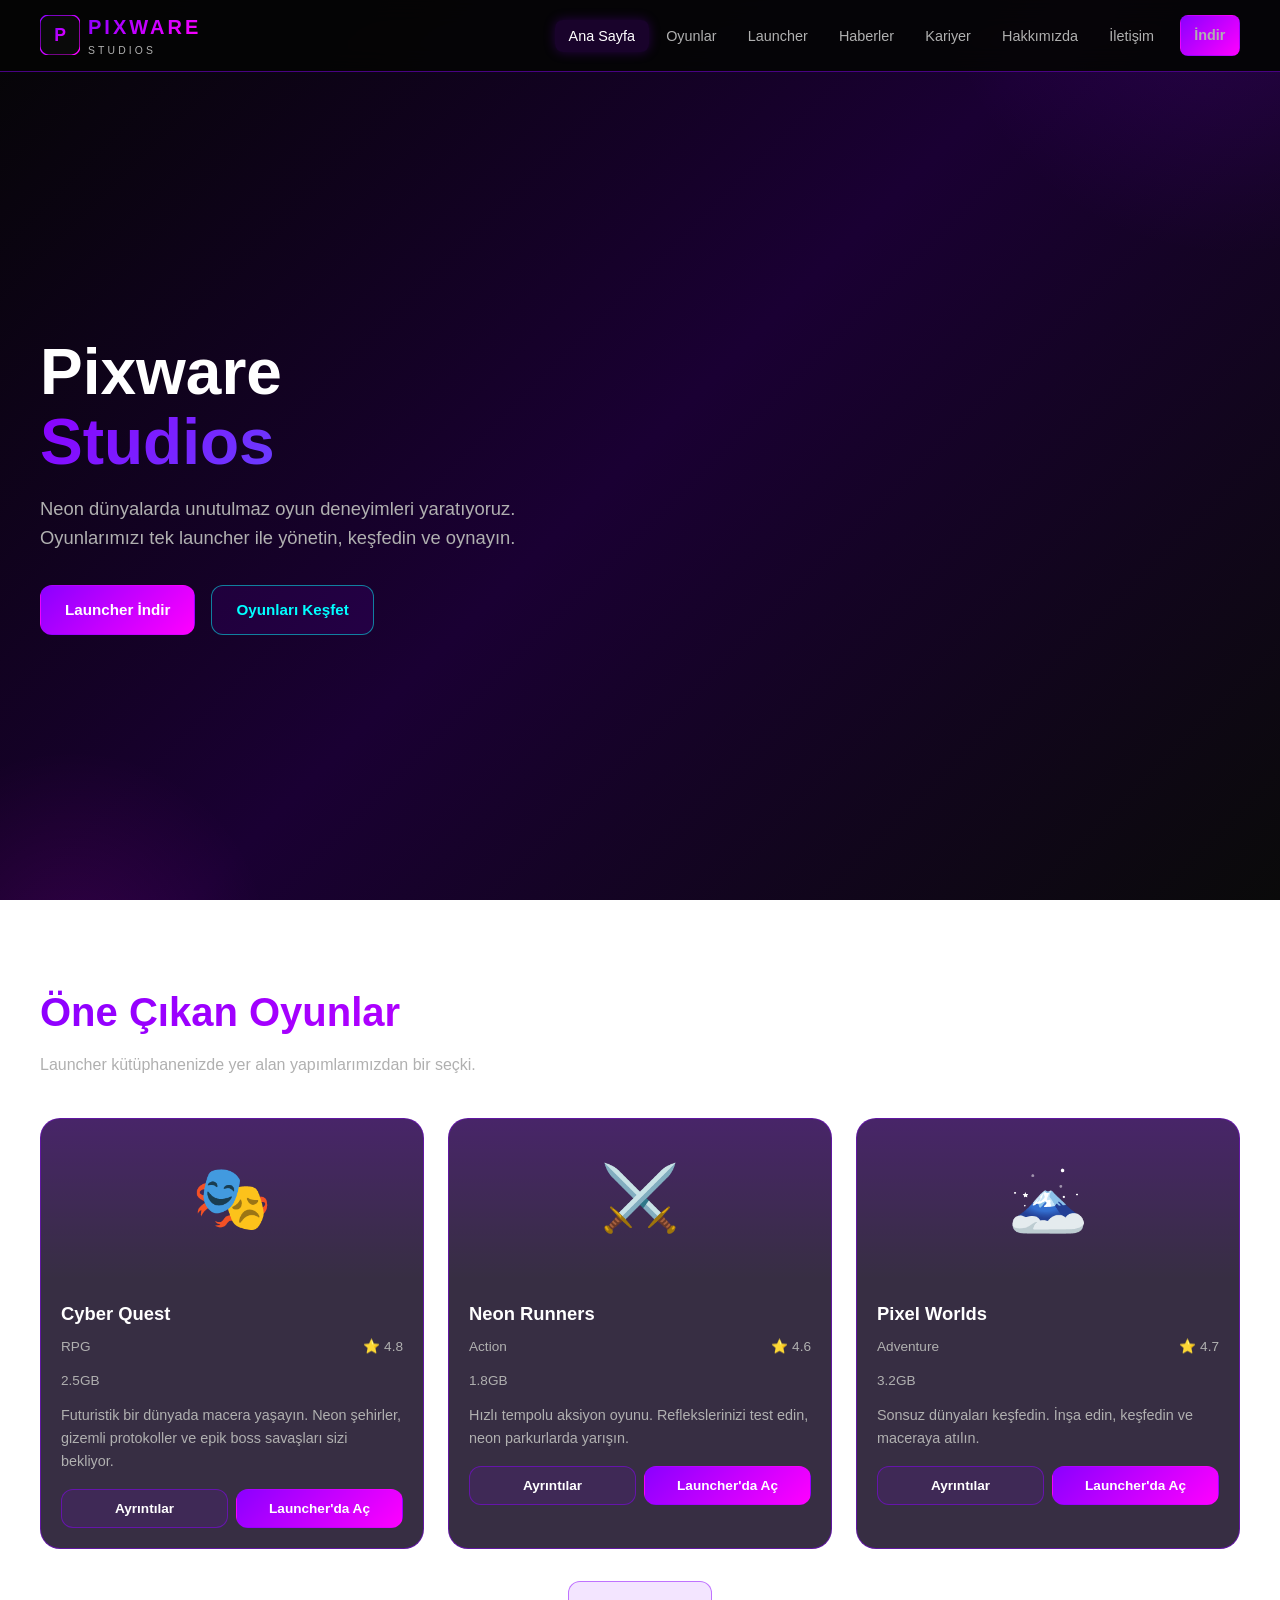
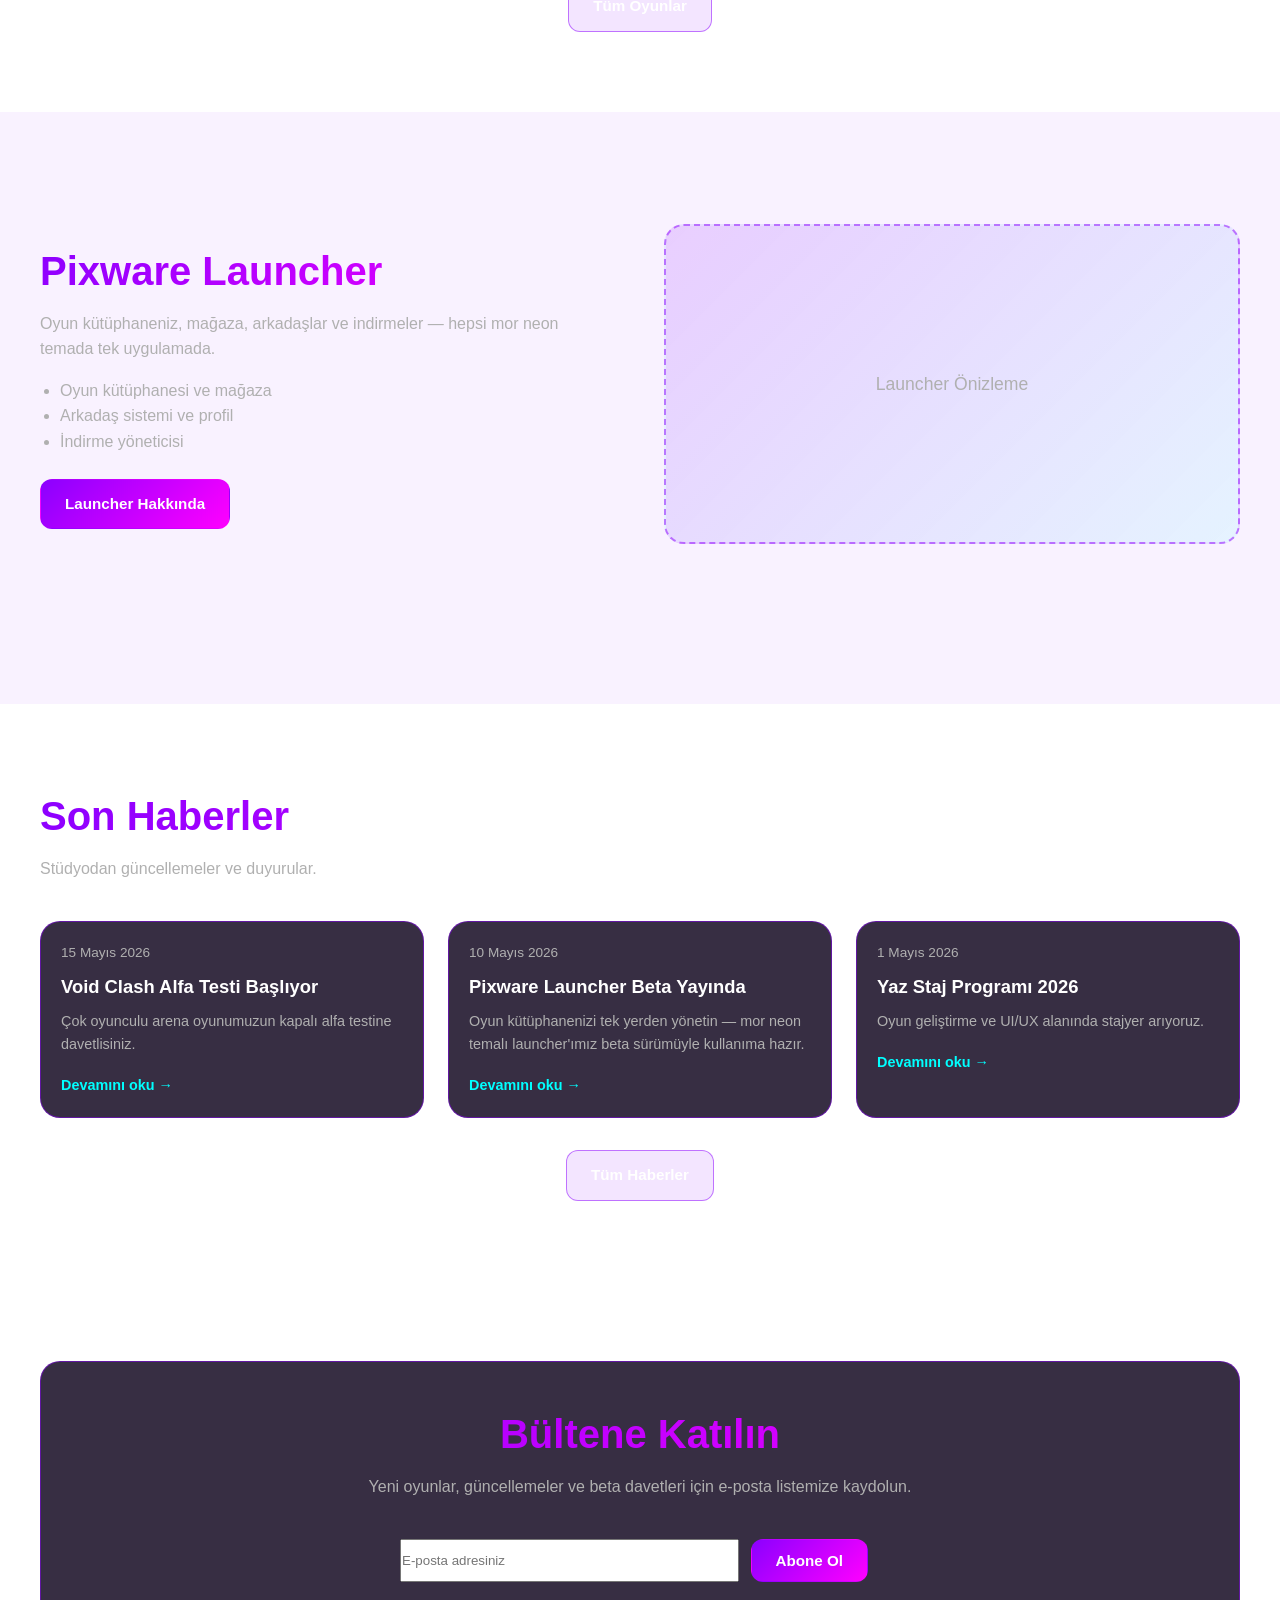
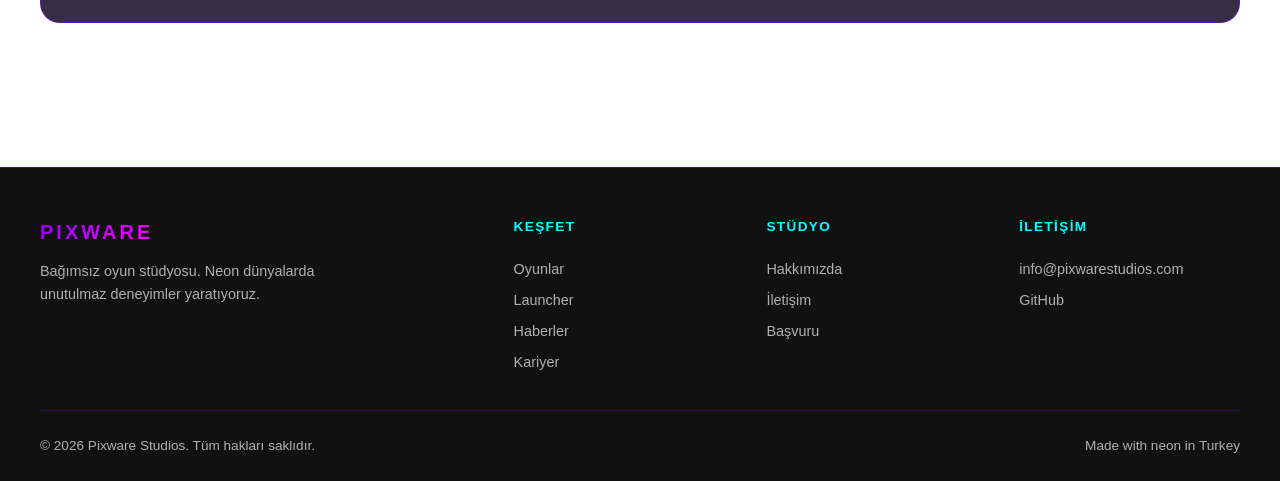
==== index.html @ 4111f6e2 "Add admin panel, team section, and GitHub Pages deploy workflow." ====
<!DOCTYPE html>
<html lang="tr">
<head>
  <meta charset="UTF-8">
  <meta name="viewport" content="width=device-width, initial-scale=1.0">
  <title>Pixware Studios — Bağımsız Oyun Stüdyosu</title>
  <meta name="description" content="Pixware Studios — neon temalı oyunlar ve Pixware Launcher. Oyunları keşfedin, launcher'ı indirin.">
  <meta property="og:title" content="Pixware Studios">
  <meta property="og:description" content="Bağımsız oyun stüdyosu ve oyun launcher ekosistemi.">
  <meta property="og:type" content="website">
  <link rel="icon" href="assets/logo.svg" type="image/svg+xml">
  <link rel="stylesheet" href="css/tokens.css">
  <link rel="stylesheet" href="css/layout.css">
  <link rel="stylesheet" href="css/components.css">
</head>
<body data-page="home">
  <div id="site-header"></div>
  <main>
    <section class="hero">
      <div class="container hero-content fade-in">
        <h1>Pixware <span>Studios</span></h1>
        <p>Neon dünyalarda unutulmaz oyun deneyimleri yaratıyoruz. Oyunlarımızı tek launcher ile yönetin, keşfedin ve oynayın.</p>
        <div class="hero-actions">
          <a href="launcher.html" class="btn btn-primary">Launcher İndir</a>
          <a href="games.html" class="btn btn-accent">Oyunları Keşfet</a>
        </div>
      </div>
    </section>

    <section class="section">
      <div class="container">
        <h2 class="section-title fade-in">Öne Çıkan Oyunlar</h2>
        <p class="section-subtitle fade-in">Launcher kütüphanenizde yer alan yapımlarımızdan bir seçki.</p>
        <div id="featured-games"></div>
        <p style="margin-top: 2rem; text-align: center;">
          <a href="games.html" class="btn">Tüm Oyunlar</a>
        </p>
      </div>
    </section>

    <section class="section" style="background: rgba(139, 0, 255, 0.05);">
      <div class="container">
        <div class="about-block">
          <div class="fade-in">
            <h2 class="section-title">Pixware Launcher</h2>
            <p class="section-subtitle" style="margin-bottom: 1rem;">Oyun kütüphaneniz, mağaza, arkadaşlar ve indirmeler — hepsi mor neon temada tek uygulamada.</p>
            <ul style="color: var(--text-secondary); margin-bottom: 1.5rem; padding-left: 1.25rem;">
              <li>Oyun kütüphanesi ve mağaza</li>
              <li>Arkadaş sistemi ve profil</li>
              <li>İndirme yöneticisi</li>
            </ul>
            <a href="launcher.html" class="btn btn-primary">Launcher Hakkında</a>
          </div>
          <div class="screenshot-placeholder fade-in">Launcher Önizleme</div>
        </div>
      </div>
    </section>

    <section class="section">
      <div class="container">
        <h2 class="section-title fade-in">Son Haberler</h2>
        <p class="section-subtitle fade-in">Stüdyodan güncellemeler ve duyurular.</p>
        <div id="latest-news"></div>
        <p style="margin-top: 2rem; text-align: center;">
          <a href="news/index.html" class="btn">Tüm Haberler</a>
        </p>
      </div>
    </section>

    <section class="section">
      <div class="container">
        <div class="newsletter-box fade-in">
          <h2 class="section-title">Bültene Katılın</h2>
          <p class="section-subtitle" style="margin-inline: auto;">Yeni oyunlar, güncellemeler ve beta davetleri için e-posta listemize kaydolun.</p>
          <form id="newsletter-form-home" data-newsletter-form novalidate>
            <input type="email" name="email" placeholder="E-posta adresiniz" required aria-label="E-posta">
            <button type="submit" class="btn btn-primary">Abone Ol</button>
            <p class="form-error" role="alert"></p>
            <p class="form-success" hidden></p>
          </form>
        </div>
      </div>
    </section>
  </main>

  <div id="site-footer"></div>

  <div class="modal-overlay" id="modal-overlay">
    <div class="modal" role="dialog" aria-modal="true">
      <button class="modal-close" type="button" aria-label="Kapat">&times;</button>
      <h2 id="modal-title"></h2>
      <div id="modal-body"></div>
    </div>
  </div>

  <script src="js/config.js"></script>
  <script src="js/components.js"></script>
  <script src="js/main.js"></script>
  <script src="js/games.js"></script>
  <script src="js/blog.js"></script>
  <script src="js/newsletter.js"></script>
  <script>
    function onPageReady() {
      renderGamesGrid('featured-games', { featuredOnly: true, limit: 3, showActions: true });
      renderPostsList('latest-news', 3);
      initNewsletterForm('newsletter-form-home');
    }
  </script>
</body>
</html>
---- css/tokens.css ----
:root {
  --neon-primary: #8B00FF;
  --neon-secondary: #FF00FF;
  --neon-accent: #00FFFF;
  --bg-dark: #0a0a0a;
  --bg-darker: #050505;
  --bg-card: rgba(20, 10, 35, 0.85);
  --text-primary: #ffffff;
  --text-secondary: #b0b0b0;
  --border-glow: rgba(139, 0, 255, 0.5);
  --shadow-glow: 0 0 20px rgba(139, 0, 255, 0.4);
  --shadow-glow-pink: 0 0 20px rgba(255, 0, 255, 0.3);
  --header-height: 72px;
  --radius: 12px;
  --radius-lg: 20px;
  --transition: 0.25s ease;
  --max-width: 1200px;
  --font-sans: 'Segoe UI', Tahoma, Geneva, Verdana, sans-serif;
}
---- css/layout.css ----
*,
*::before,
*::after {
  margin: 0;
  padding: 0;
  box-sizing: border-box;
}

html {
  scroll-behavior: smooth;
}

body {
  font-family: var(--font-sans);
  background: linear-gradient(135deg, var(--bg-darker) 0%, #1a0033 50%, var(--bg-dark) 100%);
  background-attachment: fixed;
  color: var(--text-primary);
  line-height: 1.6;
  min-height: 100vh;
}

main {
  padding-top: var(--header-height);
}

.container {
  width: min(100% - 2rem, var(--max-width));
  margin-inline: auto;
}

.section {
  padding: 5rem 0;
}

.section-title {
  font-size: clamp(1.75rem, 4vw, 2.5rem);
  margin-bottom: 0.5rem;
  background: linear-gradient(135deg, var(--neon-primary), var(--neon-secondary));
  -webkit-background-clip: text;
  -webkit-text-fill-color: transparent;
  background-clip: text;
}

.section-subtitle {
  color: var(--text-secondary);
  margin-bottom: 2.5rem;
  max-width: 600px;
}

.grid {
  display: grid;
  gap: 1.5rem;
}

.grid-2 {
  grid-template-columns: repeat(auto-fit, minmax(280px, 1fr));
}

.grid-3 {
  grid-template-columns: repeat(auto-fit, minmax(260px, 1fr));
}

.hero {
  min-height: calc(100vh - var(--header-height));
  display: flex;
  align-items: center;
  padding: 4rem 0;
  position: relative;
  overflow: hidden;
}

.hero::before {
  content: '';
  position: absolute;
  top: -50%;
  right: -20%;
  width: 600px;
  height: 600px;
  background: radial-gradient(circle, rgba(139, 0, 255, 0.15) 0%, transparent 70%);
  pointer-events: none;
}

.hero::after {
  content: '';
  position: absolute;
  bottom: -30%;
  left: -10%;
  width: 400px;
  height: 400px;
  background: radial-gradient(circle, rgba(255, 0, 255, 0.1) 0%, transparent 70%);
  pointer-events: none;
}

.hero-content {
  position: relative;
  z-index: 1;
}

.hero h1 {
  font-size: clamp(2.5rem, 6vw, 4rem);
  line-height: 1.1;
  margin-bottom: 1rem;
}

.hero h1 span {
  display: block;
  background: linear-gradient(135deg, var(--neon-primary), var(--neon-accent));
  -webkit-background-clip: text;
  -webkit-text-fill-color: transparent;
  background-clip: text;
}

.hero p {
  font-size: 1.15rem;
  color: var(--text-secondary);
  max-width: 560px;
  margin-bottom: 2rem;
}

.hero-actions {
  display: flex;
  flex-wrap: wrap;
  gap: 1rem;
}

.page-header {
  padding: 3rem 0 2rem;
  text-align: center;
}

.page-header h1 {
  font-size: clamp(2rem, 5vw, 3rem);
  background: linear-gradient(135deg, var(--neon-primary), var(--neon-secondary));
  -webkit-background-clip: text;
  -webkit-text-fill-color: transparent;
  background-clip: text;
  margin-bottom: 0.75rem;
}

.page-header p {
  color: var(--text-secondary);
  max-width: 640px;
  margin-inline: auto;
}

.fade-in {
  opacity: 0;
  transform: translateY(20px);
  transition: opacity 0.6s ease, transform 0.6s ease;
}

.fade-in.visible {
  opacity: 1;
  transform: translateY(0);
}

@media (max-width: 768px) {
  .section {
    padding: 3.5rem 0;
  }
}
---- css/components.css ----
/* Header */
.site-header {
  position: fixed;
  top: 0;
  left: 0;
  right: 0;
  height: var(--header-height);
  background: rgba(5, 5, 5, 0.92);
  backdrop-filter: blur(12px);
  border-bottom: 1px solid var(--border-glow);
  z-index: 1000;
}

.header-inner {
  display: flex;
  align-items: center;
  justify-content: space-between;
  height: 100%;
}

.logo {
  display: flex;
  align-items: center;
  gap: 0.5rem;
  text-decoration: none;
  color: var(--text-primary);
}

.logo-mark {
  width: 40px;
  height: 40px;
}

.logo-text {
  font-size: 1.25rem;
  font-weight: 700;
  letter-spacing: 0.15em;
  background: linear-gradient(135deg, var(--neon-primary), var(--neon-secondary));
  -webkit-background-clip: text;
  -webkit-text-fill-color: transparent;
  background-clip: text;
}

.logo-sub {
  display: block;
  font-size: 0.65rem;
  letter-spacing: 0.3em;
  color: var(--text-secondary);
  -webkit-text-fill-color: var(--text-secondary);
}

.nav-desktop ul {
  display: flex;
  align-items: center;
  gap: 0.25rem;
  list-style: none;
}

.nav-desktop a {
  color: var(--text-secondary);
  text-decoration: none;
  padding: 0.5rem 0.85rem;
  border-radius: 8px;
  font-size: 0.9rem;
  transition: color var(--transition), background var(--transition), box-shadow var(--transition);
}

.nav-desktop a:hover,
.nav-desktop a.active {
  color: var(--text-primary);
  background: rgba(139, 0, 255, 0.15);
  box-shadow: 0 0 12px rgba(139, 0, 255, 0.25);
}

.nav-cta {
  margin-left: 0.5rem;
}

.menu-toggle {
  display: none;
  background: none;
  border: 1px solid var(--border-glow);
  color: var(--text-primary);
  padding: 0.5rem 0.75rem;
  border-radius: 8px;
  cursor: pointer;
  font-size: 1.25rem;
}

.nav-mobile {
  display: none;
  position: fixed;
  top: var(--header-height);
  left: 0;
  right: 0;
  background: rgba(5, 5, 5, 0.98);
  border-bottom: 1px solid var(--border-glow);
  padding: 1rem;
  z-index: 999;
}

.nav-mobile.open {
  display: block;
}

.nav-mobile ul {
  list-style: none;
}

.nav-mobile a {
  display: block;
  padding: 0.85rem 1rem;
  color: var(--text-secondary);
  text-decoration: none;
  border-radius: 8px;
}

.nav-mobile a:hover,
.nav-mobile a.active {
  color: var(--neon-accent);
  background: rgba(139, 0, 255, 0.1);
}

/* Buttons */
.btn {
  display: inline-flex;
  align-items: center;
  justify-content: center;
  gap: 0.5rem;
  padding: 0.75rem 1.5rem;
  border-radius: var(--radius);
  font-size: 0.95rem;
  font-weight: 600;
  text-decoration: none;
  border: 1px solid var(--border-glow);
  background: rgba(139, 0, 255, 0.1);
  color: var(--text-primary);
  cursor: pointer;
  transition: transform var(--transition), box-shadow var(--transition), background var(--transition);
}

.btn:hover {
  transform: translateY(-2px);
  box-shadow: var(--shadow-glow);
}

.btn-primary {
  background: linear-gradient(135deg, var(--neon-primary), var(--neon-secondary));
  border-color: transparent;
}

.btn-primary:hover {
  box-shadow: var(--shadow-glow), var(--shadow-glow-pink);
}

.btn-accent {
  border-color: rgba(0, 255, 255, 0.5);
  color: var(--neon-accent);
}

.btn:disabled,
.btn.disabled {
  opacity: 0.5;
  cursor: not-allowed;
  transform: none;
}

/* Cards */
.card {
  background: var(--bg-card);
  border: 1px solid var(--border-glow);
  border-radius: var(--radius-lg);
  overflow: hidden;
  transition: transform var(--transition), box-shadow var(--transition);
}

.card:hover {
  transform: translateY(-4px);
  box-shadow: var(--shadow-glow);
}

.card-image {
  height: 160px;
  display: flex;
  align-items: center;
  justify-content: center;
  font-size: 4rem;
  background: linear-gradient(180deg, rgba(139, 0, 255, 0.2), transparent);
}

.card-body {
  padding: 1.25rem;
}

.card-title {
  font-size: 1.15rem;
  margin-bottom: 0.5rem;
}

.card-meta {
  display: flex;
  justify-content: space-between;
  font-size: 0.85rem;
  color: var(--text-secondary);
  margin-bottom: 0.75rem;
}

.card-text {
  color: var(--text-secondary);
  font-size: 0.9rem;
  margin-bottom: 1rem;
}

/* Game card */
.game-card .card-actions {
  display: flex;
  gap: 0.5rem;
}

.game-card .btn {
  flex: 1;
  padding: 0.5rem;
  font-size: 0.85rem;
}

/* Feature list */
.feature-grid {
  display: grid;
  grid-template-columns: repeat(auto-fit, minmax(240px, 1fr));
  gap: 1.25rem;
}

.feature-item {
  padding: 1.5rem;
  background: var(--bg-card);
  border: 1px solid var(--border-glow);
  border-radius: var(--radius);
}

.feature-item .icon {
  font-size: 2rem;
  margin-bottom: 0.75rem;
}

.feature-item h3 {
  font-size: 1rem;
  margin-bottom: 0.5rem;
  color: var(--neon-accent);
}

.feature-item p {
  font-size: 0.9rem;
  color: var(--text-secondary);
}

/* Modal */
.modal-overlay {
  position: fixed;
  inset: 0;
  background: rgba(0, 0, 0, 0.85);
  display: flex;
  align-items: center;
  justify-content: center;
  z-index: 2000;
  padding: 1rem;
  opacity: 0;
  visibility: hidden;
  transition: opacity var(--transition), visibility var(--transition);
}

.modal-overlay.open {
  opacity: 1;
  visibility: visible;
}

.modal {
  background: var(--bg-card);
  border: 1px solid var(--border-glow);
  border-radius: var(--radius-lg);
  max-width: 640px;
  width: 100%;
  max-height: 90vh;
  overflow-y: auto;
  padding: 2rem;
  position: relative;
  box-shadow: var(--shadow-glow);
}

.modal-close {
  position: absolute;
  top: 1rem;
  right: 1rem;
  background: none;
  border: none;
  color: var(--text-secondary);
  font-size: 1.5rem;
  cursor: pointer;
  line-height: 1;
}

.modal-close:hover {
  color: var(--neon-accent);
}

.modal h2 {
  margin-bottom: 1rem;
  color: var(--neon-accent);
}

.modal-detail-grid {
  display: grid;
  grid-template-columns: 1fr 1fr;
  gap: 1.5rem;
  margin: 1.5rem 0;
}

.modal-detail-grid ul {
  list-style: none;
  color: var(--text-secondary);
  font-size: 0.9rem;
}

.modal-detail-grid li {
  margin-bottom: 0.5rem;
}

/* Forms */
.form-group {
  margin-bottom: 1.25rem;
}

.form-group label {
  display: block;
  margin-bottom: 0.4rem;
  font-size: 0.9rem;
  color: var(--text-secondary);
}

.form-group input,
.form-group textarea,
.form-group select {
  width: 100%;
  padding: 0.75rem 1rem;
  background: rgba(10, 10, 10, 0.8);
  border: 1px solid var(--border-glow);
  border-radius: var(--radius);
  color: var(--text-primary);
  font-family: inherit;
  font-size: 1rem;
}

.form-group input:focus,
.form-group textarea:focus {
  outline: none;
  border-color: var(--neon-accent);
  box-shadow: 0 0 12px rgba(0, 255, 255, 0.2);
}

.form-error {
  color: #ff6b6b;
  font-size: 0.85rem;
  margin-top: 0.25rem;
}

.form-success {
  color: var(--neon-accent);
  padding: 1rem;
  border: 1px solid rgba(0, 255, 255, 0.3);
  border-radius: var(--radius);
  margin-top: 1rem;
}

/* Newsletter */
.newsletter-box {
  background: var(--bg-card);
  border: 1px solid var(--border-glow);
  border-radius: var(--radius-lg);
  padding: 2.5rem;
  text-align: center;
}

.newsletter-box form {
  display: flex;
  flex-wrap: wrap;
  gap: 0.75rem;
  justify-content: center;
  max-width: 480px;
  margin: 1.5rem auto 0;
}

.newsletter-box input {
  flex: 1;
  min-width: 200px;
}

/* Footer */
.site-footer {
  background: rgba(5, 5, 5, 0.95);
  border-top: 1px solid var(--border-glow);
  padding: 3rem 0 1.5rem;
  margin-top: 4rem;
}

.footer-grid {
  display: grid;
  grid-template-columns: 2fr repeat(3, 1fr);
  gap: 2rem;
  margin-bottom: 2rem;
}

.footer-brand p {
  color: var(--text-secondary);
  font-size: 0.9rem;
  margin-top: 0.75rem;
  max-width: 280px;
}

.footer-col h4 {
  font-size: 0.85rem;
  text-transform: uppercase;
  letter-spacing: 0.1em;
  color: var(--neon-accent);
  margin-bottom: 1rem;
}

.footer-col ul {
  list-style: none;
}

.footer-col a {
  color: var(--text-secondary);
  text-decoration: none;
  font-size: 0.9rem;
  display: block;
  padding: 0.25rem 0;
  transition: color var(--transition);
}

.footer-col a:hover {
  color: var(--text-primary);
}

.footer-bottom {
  padding-top: 1.5rem;
  border-top: 1px solid rgba(139, 0, 255, 0.2);
  display: flex;
  flex-wrap: wrap;
  justify-content: space-between;
  align-items: center;
  gap: 1rem;
  font-size: 0.85rem;
  color: var(--text-secondary);
}

/* Blog */
.post-card .card-meta {
  margin-bottom: 0.5rem;
}

.post-card a.read-more {
  color: var(--neon-accent);
  text-decoration: none;
  font-size: 0.9rem;
  font-weight: 600;
}

.post-card a.read-more:hover {
  text-decoration: underline;
}

.post-article {
  max-width: 720px;
  margin: 0 auto;
  padding: 2rem 0 4rem;
}

.post-article .post-date {
  color: var(--neon-accent);
  font-size: 0.9rem;
  margin-bottom: 0.5rem;
}

.post-article h1 {
  font-size: clamp(1.75rem, 4vw, 2.5rem);
  margin-bottom: 1.5rem;
  line-height: 1.2;
}

.post-article .post-body {
  color: var(--text-secondary);
}

.post-article .post-body p {
  margin-bottom: 1rem;
}

.post-article .post-body h2 {
  color: var(--text-primary);
  font-size: 1.25rem;
  margin: 2rem 0 0.75rem;
}

/* Job card */
.job-card {
  padding: 1.5rem;
}

.job-card .job-type {
  display: inline-block;
  padding: 0.25rem 0.6rem;
  background: rgba(139, 0, 255, 0.2);
  border-radius: 6px;
  font-size: 0.75rem;
  margin-bottom: 0.75rem;
}

.job-card ul {
  margin: 1rem 0;
  padding-left: 1.25rem;
  color: var(--text-secondary);
  font-size: 0.9rem;
}

.job-card li {
  margin-bottom: 0.35rem;
}

/* Launcher page */
.download-panel {
  background: var(--bg-card);
  border: 1px solid var(--border-glow);
  border-radius: var(--radius-lg);
  padding: 2rem;
  text-align: center;
  margin-bottom: 2rem;
}

.download-buttons {
  display: flex;
  flex-wrap: wrap;
  gap: 1rem;
  justify-content: center;
  margin: 1.5rem 0;
}

.screenshot-placeholder {
  background: linear-gradient(135deg, rgba(139, 0, 255, 0.15), rgba(0, 255, 255, 0.08));
  border: 2px dashed var(--border-glow);
  border-radius: var(--radius-lg);
  min-height: 320px;
  display: flex;
  align-items: center;
  justify-content: center;
  color: var(--text-secondary);
  font-size: 1.1rem;
  margin: 2rem 0;
}

.req-list {
  list-style: none;
  text-align: left;
  max-width: 400px;
  margin: 1rem auto 0;
}

.req-list li {
  padding: 0.5rem 0;
  color: var(--text-secondary);
  border-bottom: 1px solid rgba(139, 0, 255, 0.15);
}

/* Team */
.team-card {
  text-align: center;
}

.team-avatar {
  font-size: 4rem;
  padding: 2rem 1rem 0.5rem;
  background: linear-gradient(180deg, rgba(139, 0, 255, 0.25), transparent);
}

.team-role {
  color: var(--neon-accent);
  font-size: 0.9rem;
  margin-bottom: 0.75rem;
}

.team-social {
  margin-top: 0.75rem;
  font-size: 0.85rem;
}

.team-social a {
  color: var(--neon-accent);
  text-decoration: none;
}

.team-social a:hover {
  text-decoration: underline;
}

/* About */
.about-block {
  display: grid;
  grid-template-columns: 1fr 1fr;
  gap: 3rem;
  align-items: center;
  margin-bottom: 3rem;
}

.tech-badges {
  display: flex;
  flex-wrap: wrap;
  gap: 0.75rem;
  margin-top: 1rem;
}

.tech-badge {
  padding: 0.5rem 1rem;
  background: rgba(139, 0, 255, 0.15);
  border: 1px solid var(--border-glow);
  border-radius: 999px;
  font-size: 0.85rem;
}

@media (max-width: 900px) {
  .footer-grid {
    grid-template-columns: 1fr 1fr;
  }

  .about-block {
    grid-template-columns: 1fr;
  }
}

@media (max-width: 768px) {
  .nav-desktop {
    display: none;
  }

  .menu-toggle {
    display: block;
  }

  .footer-grid {
    grid-template-columns: 1fr;
  }

  .modal-detail-grid {
    grid-template-columns: 1fr;
  }
}
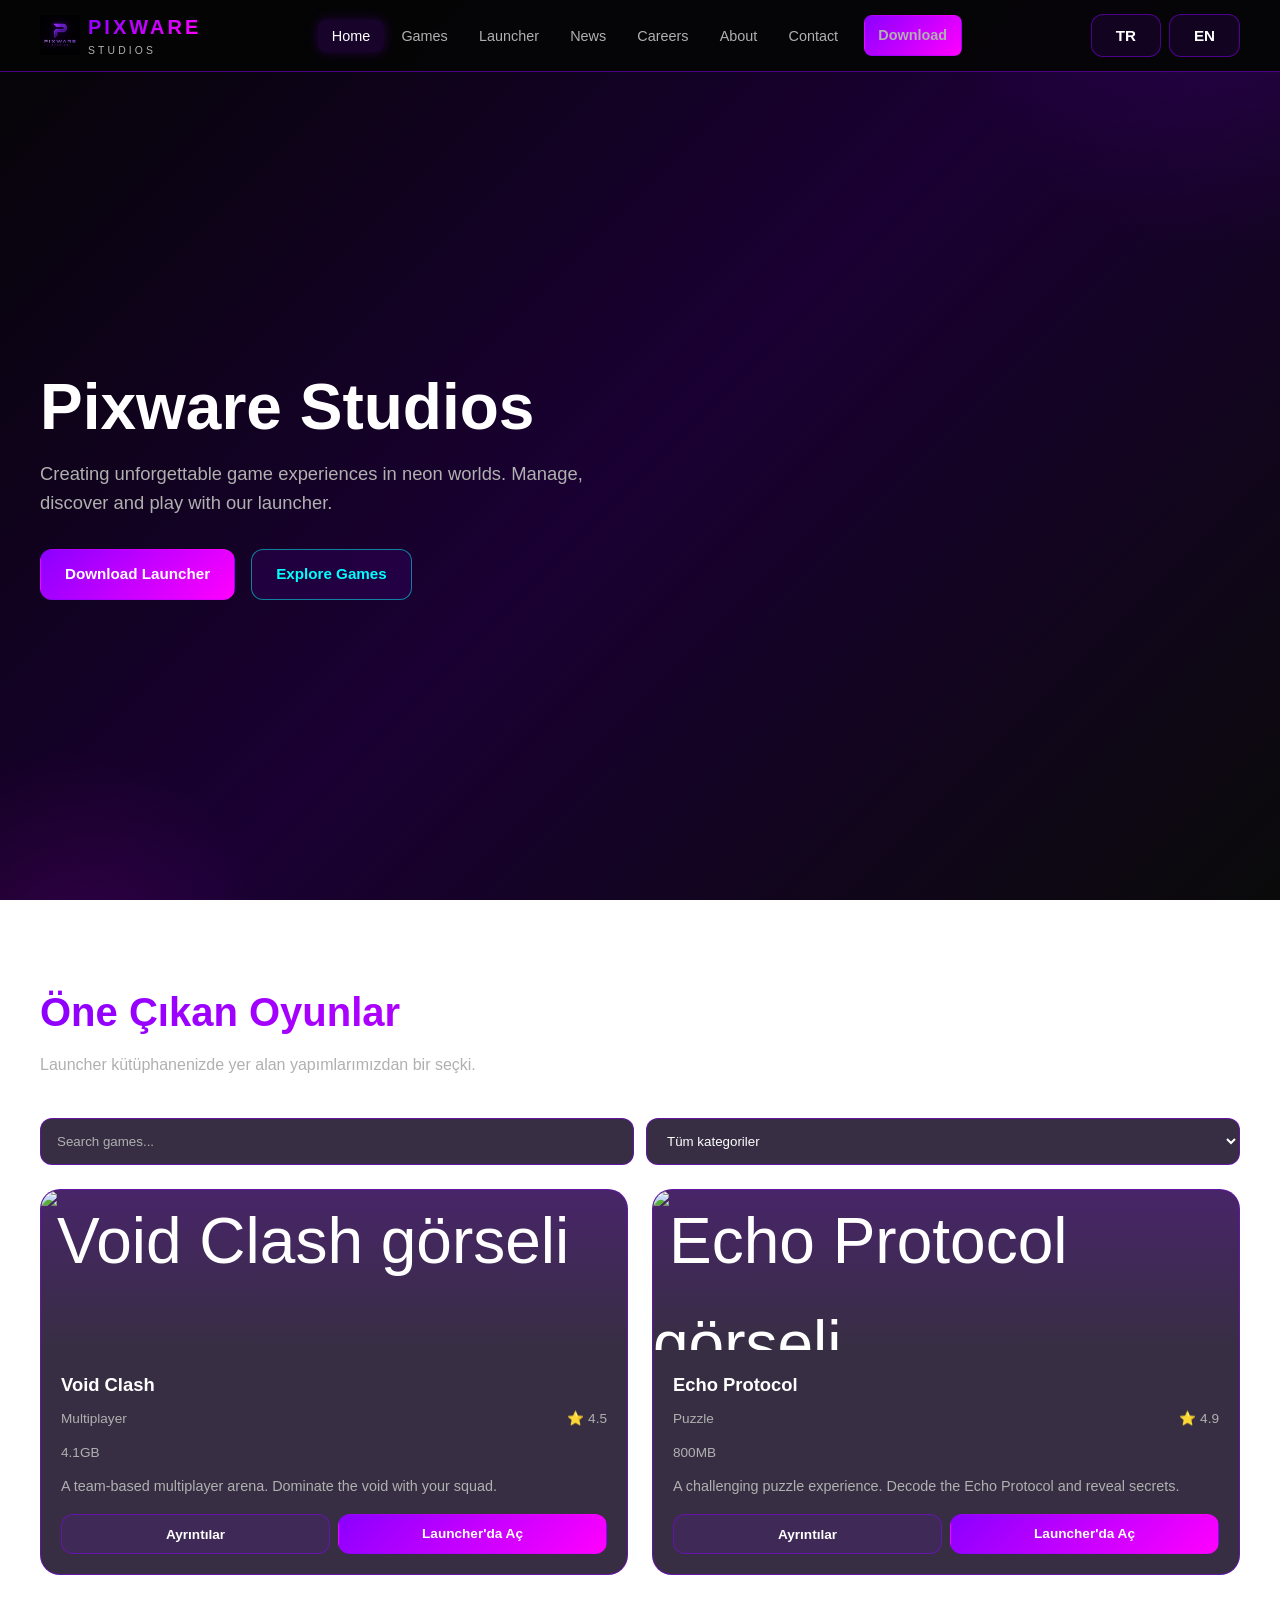
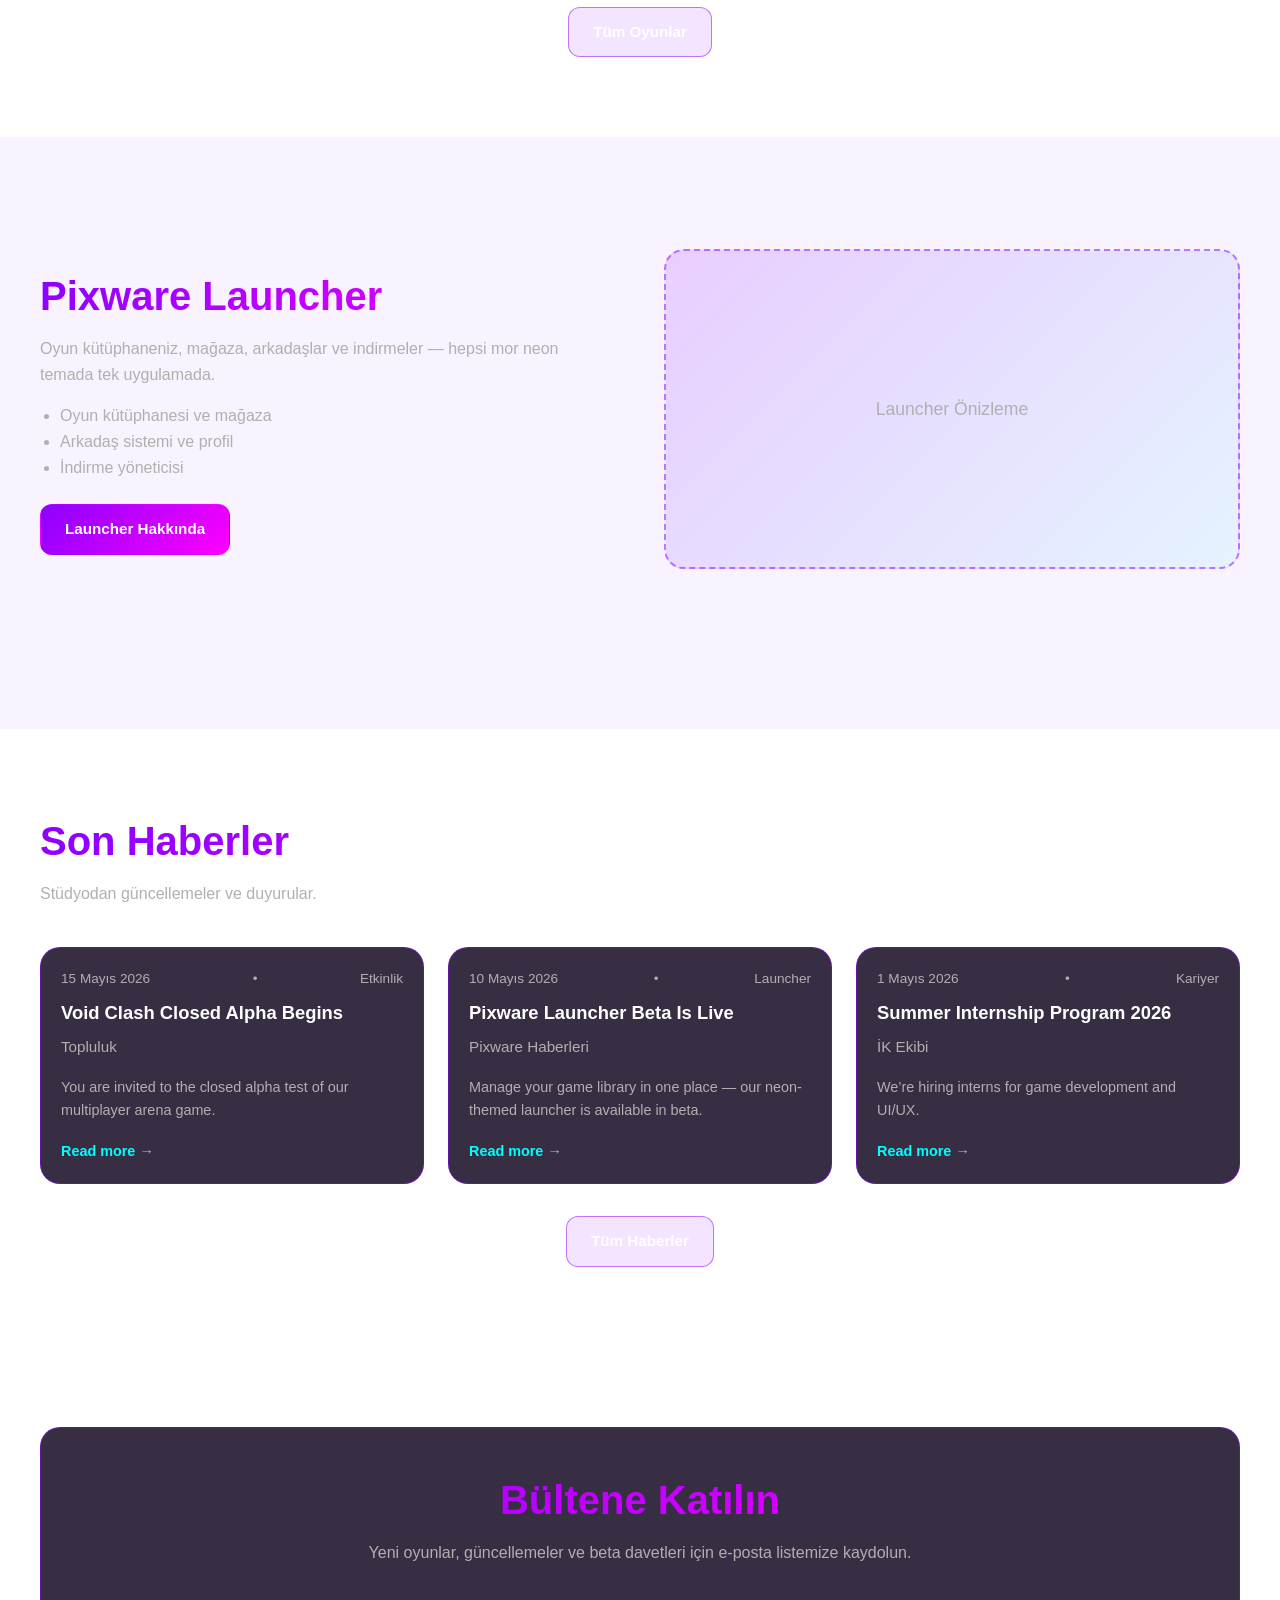
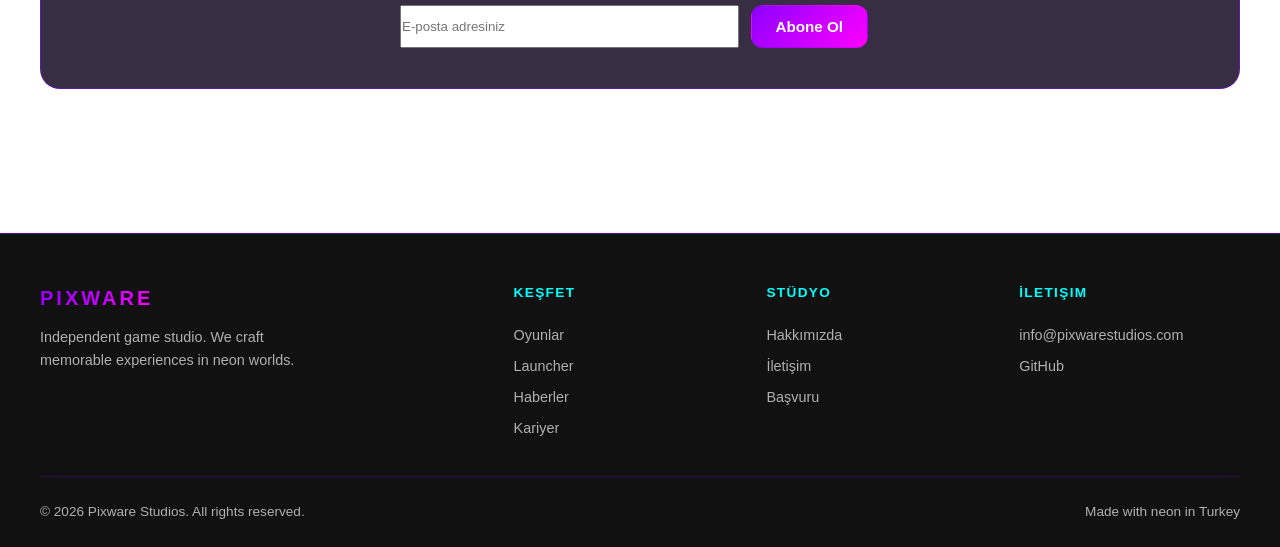
==== commit 3f9ca1de: "Add founder password, admin management, and login form hiding" ====
--- a/index.html
+++ b/index.html
@@ -8,7 +8,7 @@
   <meta property="og:title" content="Pixware Studios">
   <meta property="og:description" content="Bağımsız oyun stüdyosu ve oyun launcher ekosistemi.">
   <meta property="og:type" content="website">
-  <link rel="icon" href="assets/logo.svg" type="image/svg+xml">
+  <link rel="icon" href="assets/logo.png" type="image/png">
   <link rel="stylesheet" href="css/tokens.css">
   <link rel="stylesheet" href="css/layout.css">
   <link rel="stylesheet" href="css/components.css">
@@ -18,11 +18,11 @@
   <main>
     <section class="hero">
       <div class="container hero-content fade-in">
-        <h1>Pixware <span>Studios</span></h1>
-        <p>Neon dünyalarda unutulmaz oyun deneyimleri yaratıyoruz. Oyunlarımızı tek launcher ile yönetin, keşfedin ve oynayın.</p>
+        <h1 data-i18n="hero.title">Pixware Studios</h1>
+        <p data-i18n="hero.subtitle">Neon dünyalarda unutulmaz oyun deneyimleri yaratıyoruz. Oyunlarımızı tek launcher ile yönetin, keşfedin ve oynayın.</p>
         <div class="hero-actions">
-          <a href="launcher.html" class="btn btn-primary">Launcher İndir</a>
-          <a href="games.html" class="btn btn-accent">Oyunları Keşfet</a>
+          <a href="launcher.html" class="btn btn-primary" data-i18n="hero.cta_download" data-base-href="launcher.html">Launcher İndir</a>
+          <a href="games.html" class="btn btn-accent" data-i18n="hero.cta_explore" data-base-href="games.html">Oyunları Keşfet</a>
         </div>
       </div>
     </section>
--- a/css/layout.css
+++ b/css/layout.css
@@ -158,4 +158,40 @@
   .section {
     padding: 3.5rem 0;
   }
+
+  .hero {
+    padding: 3rem 0;
+    text-align: center;
+  }
+
+  .hero-content {
+    max-width: 100%;
+  }
+
+  .hero p {
+    margin-inline: auto;
+  }
+
+  .hero-actions {
+    justify-content: center;
+  }
+
+  .hero::before,
+  .hero::after {
+    display: none;
+  }
 }
+
+@media (max-width: 480px) {
+  .section {
+    padding: 2.5rem 0;
+  }
+
+  .hero h1 {
+    font-size: clamp(2rem, 8vw, 2.5rem);
+  }
+
+  .hero p {
+    font-size: 1rem;
+  }
+}
--- a/css/components.css
+++ b/css/components.css
@@ -186,10 +186,39 @@
   justify-content: center;
   font-size: 4rem;
   background: linear-gradient(180deg, rgba(139, 0, 255, 0.2), transparent);
+  overflow: hidden;
+}
+
+.card-image img {
+  width: 100%;
+  height: 100%;
+  object-fit: cover;
 }
 
 .card-body {
   padding: 1.25rem;
+}
+
+.games-filter-bar {
+  display: flex;
+  flex-wrap: wrap;
+  gap: 0.75rem;
+  margin-bottom: 1.5rem;
+}
+
+.games-filter-bar input,
+.games-filter-bar select {
+  flex: 1;
+  min-width: 180px;
+  padding: 0.9rem 1rem;
+  border: 1px solid var(--border-glow);
+  border-radius: var(--radius);
+  background: var(--bg-card);
+  color: var(--text-primary);
+}
+
+.games-filter-bar input::placeholder {
+  color: var(--text-secondary);
 }
 
 .card-title {
@@ -468,6 +497,12 @@
   text-decoration: underline;
 }
 
+.post-card .card-subtitle {
+  color: var(--text-secondary);
+  font-size: 0.95rem;
+  margin: 0.25rem 0 1rem;
+}
+
 .post-article {
   max-width: 720px;
   margin: 0 auto;
